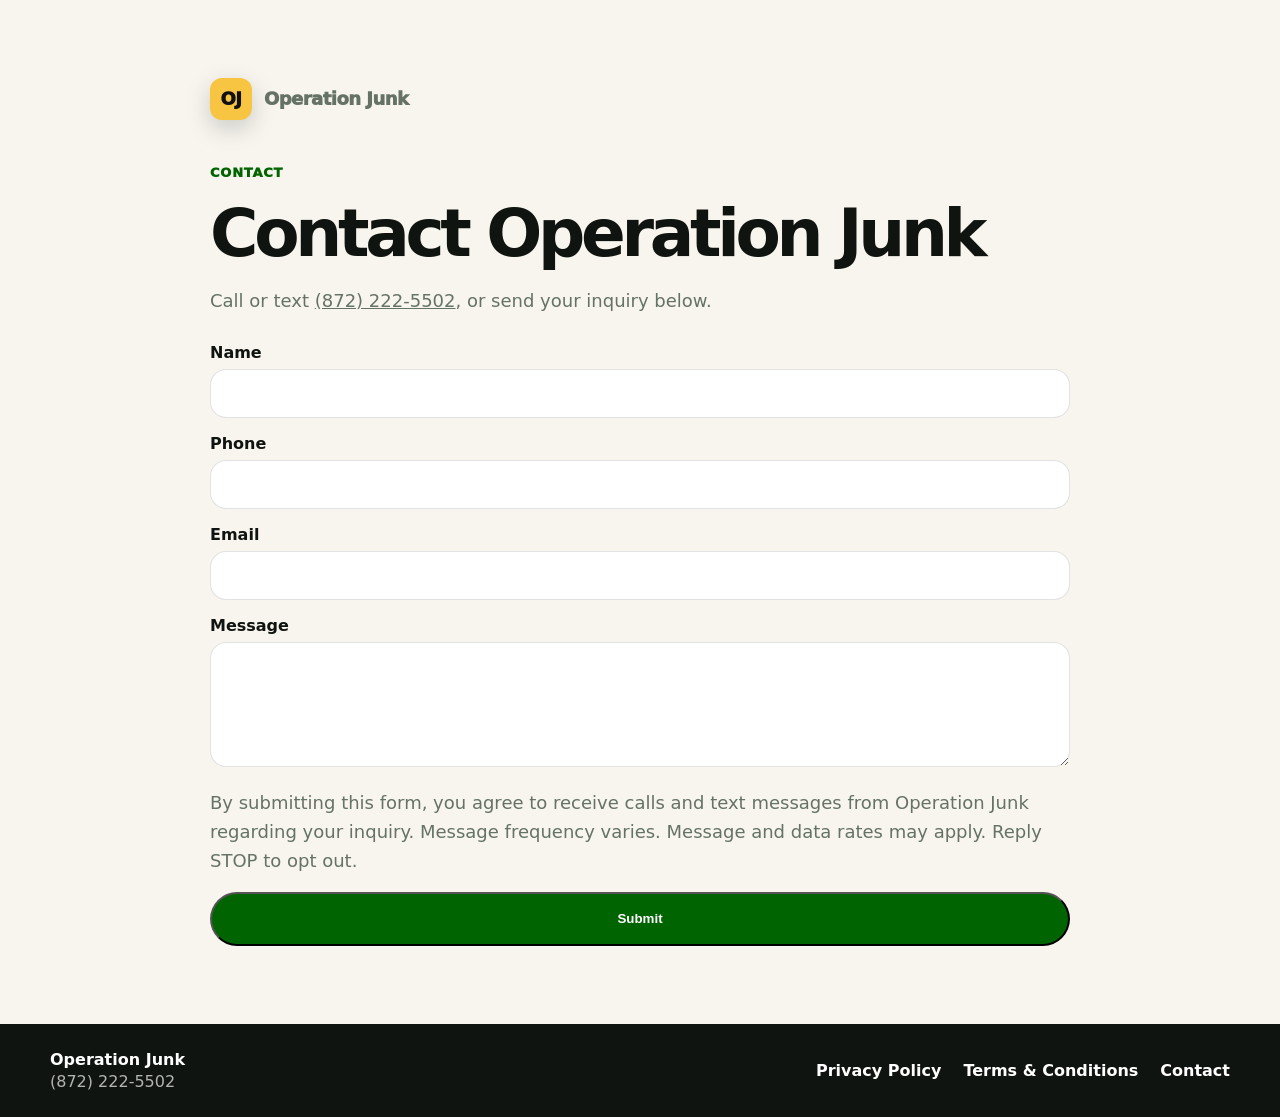
==== contact/index.html @ d3183c98 "Add A2P compliance pages" ====
<!doctype html>
<html lang="en">
  <head>
    <meta charset="utf-8">
    <meta name="viewport" content="width=device-width, initial-scale=1">
    <title>Contact | Operation Junk</title>
    <meta name="description" content="Contact Operation Junk for junk removal in Schaumburg and Chicago suburbs.">
    <link rel="stylesheet" href="/styles.css">
  </head>
  <body class="oj-page">
    <main class="oj-legal-page">
      <section class="oj-section">
        <div class="oj-container oj-legal">
          <a class="oj-brand oj-legal-brand" href="/" aria-label="Operation Junk home">
            <span class="oj-brand-mark">OJ</span>
            <span>Operation Junk</span>
          </a>
          <span class="oj-section-kicker">Contact</span>
          <h1>Contact Operation Junk</h1>
          <p>Call or text <a href="tel:+18722225502">(872) 222-5502</a>, or send your inquiry below.</p>

          <form class="oj-contact-form" action="#" method="post">
            <label>
              Name
              <input name="name" type="text" autocomplete="name" required>
            </label>
            <label>
              Phone
              <input name="phone" type="tel" autocomplete="tel" required>
            </label>
            <label>
              Email
              <input name="email" type="email" autocomplete="email">
            </label>
            <label>
              Message
              <textarea name="message" rows="5" required></textarea>
            </label>
            <p class="oj-form-disclosure">By submitting this form, you agree to receive calls and text messages from Operation Junk regarding your inquiry. Message frequency varies. Message and data rates may apply. Reply STOP to opt out.</p>
            <button class="oj-btn oj-btn-dark" type="submit">Submit</button>
          </form>
        </div>
      </section>
    </main>

    <footer class="oj-footer">
      <div class="oj-container oj-footer-inner">
        <div>
          <strong>Operation Junk</strong>
          <span>(872) 222-5502</span>
        </div>
        <nav aria-label="Footer links">
          <a href="/privacy-policy/">Privacy Policy</a>
          <a href="/terms-and-conditions/">Terms &amp; Conditions</a>
          <a href="/contact/">Contact</a>
        </nav>
      </div>
    </footer>
  </body>
</html>
---- styles.css ----
:root {
  --oj-green: #006400;
  --oj-green-dark: #003f00;
  --oj-green-soft: #eaf6ea;
  --oj-black: #101410;
  --oj-charcoal: #1b241b;
  --oj-white: #ffffff;
  --oj-cream: #f7f5ee;
  --oj-yellow: #f8c542;
  --oj-muted: #667266;
  --oj-border: rgba(16, 20, 16, 0.12);
  --oj-shadow: 0 20px 60px rgba(0, 0, 0, 0.16);
}

html {
  scroll-behavior: smooth;
}

body {
  margin: 0;
}

.oj-page {
  font-family: Inter, system-ui, -apple-system, BlinkMacSystemFont, "Segoe UI", sans-serif;
  color: var(--oj-black);
  background: var(--oj-cream);
  overflow-x: hidden;
}

.oj-page * {
  box-sizing: border-box;
}

.oj-container {
  width: min(1180px, calc(100% - 32px));
  margin: 0 auto;
}

.oj-section {
  padding: 78px 0;
}

.oj-eyebrow {
  display: inline-flex;
  align-items: center;
  gap: 8px;
  background: rgba(248, 197, 66, 0.18);
  color: var(--oj-yellow);
  border: 1px solid rgba(248, 197, 66, 0.35);
  padding: 8px 12px;
  border-radius: 999px;
  font-size: 13px;
  font-weight: 800;
  letter-spacing: 0.03em;
  text-transform: uppercase;
}

.oj-btn-row {
  display: flex;
  flex-wrap: wrap;
  gap: 14px;
  align-items: center;
}

.oj-btn-row-load,
.oj-form-actions {
  margin-top: 28px;
}

.oj-btn {
  display: inline-flex;
  align-items: center;
  justify-content: center;
  min-height: 54px;
  padding: 15px 22px;
  border-radius: 999px;
  font-weight: 900;
  text-decoration: none;
  line-height: 1;
  transition: transform 0.18s ease, box-shadow 0.18s ease, background 0.18s ease;
  white-space: nowrap;
}

.oj-btn:hover {
  transform: translateY(-2px);
}

.oj-btn:focus-visible,
.oj-top-call:focus-visible,
.oj-brand:focus-visible,
.oj-sticky-mobile a:focus-visible {
  outline: 3px solid var(--oj-yellow);
  outline-offset: 4px;
}

.oj-btn-primary {
  color: #111111;
  background: var(--oj-yellow);
  box-shadow: 0 12px 28px rgba(248, 197, 66, 0.28);
}

.oj-btn-primary:hover {
  background: #ffd963;
}

.oj-btn-secondary {
  color: var(--oj-white);
  background: rgba(255, 255, 255, 0.13);
  border: 1px solid rgba(255, 255, 255, 0.28);
}

.oj-btn-dark {
  color: var(--oj-white);
  background: var(--oj-green);
}

.oj-btn-dark:hover {
  background: var(--oj-green-dark);
}

.oj-hero {
  position: relative;
  padding: 46px 0 86px;
  background:
    radial-gradient(circle at top right, rgba(248, 197, 66, 0.24), transparent 32%),
    linear-gradient(135deg, var(--oj-green-dark), var(--oj-green));
  color: var(--oj-white);
  overflow: hidden;
}

.oj-hero::before {
  content: "";
  position: absolute;
  inset: 0;
  background-image:
    linear-gradient(rgba(255, 255, 255, 0.045) 1px, transparent 1px),
    linear-gradient(90deg, rgba(255, 255, 255, 0.045) 1px, transparent 1px);
  background-size: 44px 44px;
  opacity: 0.55;
}

.oj-hero-inner {
  position: relative;
  z-index: 1;
  display: grid;
  grid-template-columns: 1.05fr 0.95fr;
  gap: 44px;
  align-items: center;
}

.oj-logo-line {
  display: flex;
  align-items: center;
  justify-content: space-between;
  gap: 18px;
  margin-bottom: 58px;
  position: relative;
  z-index: 2;
}

.oj-brand {
  display: flex;
  align-items: center;
  gap: 12px;
  color: var(--oj-white);
  font-weight: 1000;
  letter-spacing: -0.03em;
  font-size: 24px;
  text-decoration: none;
}

.oj-brand-mark {
  width: 42px;
  height: 42px;
  display: grid;
  place-items: center;
  border-radius: 12px;
  background: var(--oj-yellow);
  color: #111111;
  box-shadow: 0 8px 24px rgba(0, 0, 0, 0.18);
}

.oj-top-call {
  color: var(--oj-white);
  text-decoration: none;
  font-weight: 900;
  padding: 12px 16px;
  border-radius: 999px;
  border: 1px solid rgba(255, 255, 255, 0.24);
  background: rgba(255, 255, 255, 0.1);
}

.oj-hero h1 {
  font-size: clamp(42px, 6.4vw, 76px);
  line-height: 0.93;
  letter-spacing: -0.075em;
  margin: 18px 0;
  max-width: 760px;
}

.oj-hero p {
  font-size: clamp(18px, 2.2vw, 23px);
  line-height: 1.45;
  color: rgba(255, 255, 255, 0.86);
  max-width: 660px;
  margin: 0 0 28px;
}

.oj-trust-line {
  display: flex;
  flex-wrap: wrap;
  gap: 10px 16px;
  margin-top: 22px;
  color: rgba(255, 255, 255, 0.82);
  font-size: 14px;
  font-weight: 700;
}

.oj-trust-line span {
  display: inline-flex;
  align-items: center;
  gap: 7px;
}

.oj-hero-card {
  background: rgba(255, 255, 255, 0.96);
  color: var(--oj-black);
  border-radius: 30px;
  padding: 26px;
  box-shadow: var(--oj-shadow);
  border: 1px solid rgba(255, 255, 255, 0.3);
}

.oj-card-top {
  display: flex;
  justify-content: space-between;
  align-items: start;
  gap: 20px;
  margin-bottom: 22px;
}

.oj-card-top h2 {
  margin: 0;
  font-size: 25px;
  line-height: 1.05;
  letter-spacing: -0.045em;
}

.oj-rating {
  background: var(--oj-green-soft);
  color: var(--oj-green-dark);
  border-radius: 999px;
  padding: 8px 10px;
  font-weight: 900;
  font-size: 13px;
  white-space: nowrap;
}

.oj-photo-box {
  border-radius: 22px;
  background: linear-gradient(135deg, rgba(0, 100, 0, 0.94), rgba(0, 63, 0, 0.98));
  color: white;
  padding: 22px;
  min-height: 220px;
  display: grid;
  align-content: end;
  position: relative;
  overflow: hidden;
}

.oj-photo-box::before {
  content: "📸";
  position: absolute;
  top: 22px;
  right: 22px;
  font-size: 52px;
  opacity: 0.22;
}

.oj-photo-box strong {
  font-size: 28px;
  line-height: 1;
  letter-spacing: -0.05em;
  max-width: 290px;
}

.oj-photo-box span {
  color: rgba(255, 255, 255, 0.78);
  margin-top: 8px;
  font-weight: 700;
}

.oj-mini-steps {
  display: grid;
  gap: 10px;
  margin-top: 18px;
}

.oj-mini-step {
  display: flex;
  gap: 12px;
  align-items: center;
  padding: 13px 14px;
  background: #f5f7f2;
  border: 1px solid var(--oj-border);
  border-radius: 16px;
  font-weight: 800;
}

.oj-mini-step b {
  width: 28px;
  height: 28px;
  border-radius: 999px;
  background: var(--oj-yellow);
  display: grid;
  place-items: center;
  font-size: 13px;
  color: #111111;
}

.oj-proof-strip {
  background: var(--oj-black);
  color: var(--oj-white);
  padding: 18px 0;
}

.oj-proof-grid {
  display: grid;
  grid-template-columns: repeat(4, 1fr);
  gap: 14px;
}

.oj-proof-item {
  text-align: center;
  padding: 14px;
  border-radius: 16px;
  background: rgba(255, 255, 255, 0.06);
  border: 1px solid rgba(255, 255, 255, 0.1);
}

.oj-proof-item strong {
  display: block;
  font-size: 18px;
  letter-spacing: -0.03em;
}

.oj-proof-item span {
  display: block;
  margin-top: 3px;
  color: rgba(255, 255, 255, 0.65);
  font-size: 13px;
  font-weight: 700;
}

.oj-section-head {
  max-width: 760px;
  margin-bottom: 34px;
}

.oj-section-head.oj-center {
  margin-left: auto;
  margin-right: auto;
  text-align: center;
}

.oj-section-kicker {
  display: inline-block;
  color: var(--oj-green);
  font-weight: 1000;
  text-transform: uppercase;
  letter-spacing: 0.06em;
  font-size: 13px;
  margin-bottom: 10px;
}

.oj-section h2,
.oj-section-head h2 {
  margin: 0;
  font-size: clamp(34px, 4.5vw, 58px);
  line-height: 0.98;
  letter-spacing: -0.065em;
}

.oj-section-head p {
  margin: 15px 0 0;
  font-size: 18px;
  line-height: 1.55;
  color: var(--oj-muted);
}

.oj-card-grid {
  display: grid;
  grid-template-columns: repeat(3, 1fr);
  gap: 18px;
}

.oj-card {
  background: var(--oj-white);
  border: 1px solid var(--oj-border);
  border-radius: 26px;
  padding: 24px;
  box-shadow: 0 10px 30px rgba(16, 20, 16, 0.06);
}

.oj-step-number {
  width: 44px;
  height: 44px;
  border-radius: 14px;
  display: grid;
  place-items: center;
  background: var(--oj-green);
  color: white;
  font-weight: 1000;
  margin-bottom: 18px;
}

.oj-card h3 {
  margin: 0 0 8px;
  font-size: 23px;
  line-height: 1.08;
  letter-spacing: -0.045em;
}

.oj-card p {
  margin: 0;
  color: var(--oj-muted);
  line-height: 1.55;
  font-weight: 600;
}

.oj-load-section {
  background: var(--oj-white);
}

.oj-load-grid {
  display: grid;
  grid-template-columns: repeat(4, 1fr);
  gap: 16px;
}

.oj-load-card {
  background: var(--oj-cream);
  border: 1px solid var(--oj-border);
  border-radius: 26px;
  padding: 22px;
  overflow: hidden;
}

.oj-load-visual {
  height: 96px;
  border-radius: 18px;
  background: rgba(0, 100, 0, 0.12);
  border: 1px solid rgba(0, 100, 0, 0.16);
  margin-bottom: 18px;
  display: flex;
  align-items: end;
  padding: 10px;
}

.oj-load-fill {
  background: var(--oj-green);
  border-radius: 12px;
  height: 100%;
}

.oj-load-fill-25 {
  width: 25%;
}

.oj-load-fill-45 {
  width: 45%;
}

.oj-load-fill-70 {
  width: 70%;
}

.oj-load-fill-100 {
  width: 100%;
}

.oj-load-card h3 {
  margin: 0 0 8px;
  font-size: 22px;
  letter-spacing: -0.045em;
}

.oj-load-card p {
  margin: 0;
  color: var(--oj-muted);
  line-height: 1.45;
  font-weight: 650;
}

.oj-services-grid {
  display: grid;
  grid-template-columns: repeat(4, 1fr);
  gap: 14px;
}

.oj-service {
  background: var(--oj-white);
  border: 1px solid var(--oj-border);
  border-radius: 22px;
  padding: 20px;
  min-height: 154px;
  box-shadow: 0 8px 26px rgba(16, 20, 16, 0.05);
}

.oj-service-icon {
  width: 42px;
  height: 42px;
  border-radius: 14px;
  display: grid;
  place-items: center;
  background: var(--oj-green-soft);
  margin-bottom: 14px;
  font-size: 22px;
}

.oj-service h3 {
  margin: 0 0 7px;
  font-size: 18px;
  letter-spacing: -0.035em;
}

.oj-service p {
  margin: 0;
  color: var(--oj-muted);
  font-size: 14px;
  line-height: 1.45;
  font-weight: 600;
}

.oj-quote-band {
  background:
    radial-gradient(circle at top left, rgba(248, 197, 66, 0.22), transparent 34%),
    linear-gradient(135deg, var(--oj-black), var(--oj-charcoal));
  color: var(--oj-white);
  border-radius: 34px;
  padding: 34px;
  display: grid;
  grid-template-columns: 1fr 0.9fr;
  gap: 28px;
  align-items: center;
}

.oj-quote-band h2 {
  color: var(--oj-white);
}

.oj-quote-band p {
  color: rgba(255, 255, 255, 0.74);
  font-size: 18px;
  line-height: 1.55;
  margin: 14px 0 24px;
}

.oj-form-card {
  background: white;
  color: var(--oj-black);
  border-radius: 26px;
  padding: 24px;
  border: 1px solid rgba(255, 255, 255, 0.15);
}

.oj-form-card h3 {
  margin: 0 0 8px;
  font-size: 25px;
  letter-spacing: -0.045em;
}

.oj-form-card p {
  color: var(--oj-muted);
  font-size: 15px;
  margin: 0 0 16px;
}

.oj-form-placeholder {
  border: 2px dashed rgba(0, 100, 0, 0.28);
  background: var(--oj-green-soft);
  border-radius: 18px;
  padding: 20px;
  text-align: center;
  color: var(--oj-green-dark);
  font-weight: 900;
  line-height: 1.4;
}

.oj-advantage-grid {
  display: grid;
  grid-template-columns: 0.9fr 1.1fr;
  gap: 28px;
  align-items: start;
}

.oj-dark-card {
  background: var(--oj-green);
  color: white;
  border-radius: 30px;
  padding: 30px;
  box-shadow: var(--oj-shadow);
}

.oj-dark-card h2 {
  color: white;
  margin-bottom: 14px;
}

.oj-dark-card p {
  color: rgba(255, 255, 255, 0.78);
  line-height: 1.55;
  font-size: 17px;
}

.oj-check-list {
  display: grid;
  gap: 12px;
}

.oj-check {
  display: flex;
  gap: 13px;
  align-items: start;
  background: white;
  border: 1px solid var(--oj-border);
  border-radius: 20px;
  padding: 18px;
}

.oj-check b {
  color: var(--oj-green);
  font-size: 22px;
  line-height: 1;
}

.oj-check strong {
  display: block;
  margin-bottom: 3px;
  font-size: 17px;
}

.oj-check span {
  display: block;
  color: var(--oj-muted);
  line-height: 1.45;
  font-weight: 600;
}

.oj-service-area {
  background: var(--oj-green-soft);
  border-top: 1px solid rgba(0, 100, 0, 0.12);
  border-bottom: 1px solid rgba(0, 100, 0, 0.12);
}

.oj-city-pills {
  display: flex;
  flex-wrap: wrap;
  gap: 10px;
  margin-top: 22px;
}

.oj-city-pills span {
  background: white;
  border: 1px solid rgba(0, 100, 0, 0.14);
  border-radius: 999px;
  padding: 10px 14px;
  font-weight: 800;
  color: var(--oj-green-dark);
}

.oj-faq-grid {
  display: grid;
  grid-template-columns: 1fr 1fr;
  gap: 14px;
}

.oj-faq {
  background: white;
  border: 1px solid var(--oj-border);
  border-radius: 20px;
  padding: 18px 20px;
}

.oj-faq summary {
  cursor: pointer;
  font-weight: 950;
  font-size: 17px;
  letter-spacing: -0.02em;
}

.oj-faq p {
  color: var(--oj-muted);
  line-height: 1.55;
  font-weight: 600;
  margin: 12px 0 0;
}

.oj-final {
  background:
    radial-gradient(circle at bottom right, rgba(248, 197, 66, 0.24), transparent 34%),
    linear-gradient(135deg, var(--oj-green-dark), var(--oj-green));
  color: white;
  text-align: center;
  padding: 78px 0;
}

.oj-final h2 {
  margin: 0;
  font-size: clamp(36px, 5vw, 64px);
  line-height: 0.96;
  letter-spacing: -0.065em;
}

.oj-final p {
  margin: 16px auto 26px;
  max-width: 680px;
  color: rgba(255, 255, 255, 0.78);
  font-size: 19px;
  line-height: 1.55;
}

.oj-final .oj-btn-row {
  justify-content: center;
}

.oj-sticky-mobile {
  display: none;
}

.oj-footer {
  background: var(--oj-black);
  color: var(--oj-white);
  padding: 26px 0;
}

.oj-footer-inner,
.oj-footer nav {
  display: flex;
  flex-wrap: wrap;
  gap: 14px 22px;
  align-items: center;
  justify-content: space-between;
}

.oj-footer span {
  display: block;
  color: rgba(255, 255, 255, 0.68);
  margin-top: 3px;
}

.oj-footer a {
  color: var(--oj-white);
  font-weight: 800;
  text-decoration: none;
}

.oj-legal-page {
  min-height: calc(100vh - 91px);
}

.oj-legal {
  max-width: 860px;
}

.oj-legal-brand {
  color: var(--oj-black);
  margin-bottom: 42px;
}

.oj-legal h1 {
  font-size: clamp(38px, 6vw, 66px);
  line-height: 0.98;
  letter-spacing: -0.065em;
  margin: 12px 0 20px;
}

.oj-legal h2 {
  font-size: 24px;
  letter-spacing: -0.035em;
  margin: 30px 0 8px;
}

.oj-legal p,
.oj-legal a {
  color: var(--oj-muted);
  font-size: 18px;
  line-height: 1.6;
}

.oj-contact-form {
  display: grid;
  gap: 16px;
  margin-top: 28px;
}

.oj-contact-form label {
  display: grid;
  gap: 7px;
  font-weight: 900;
}

.oj-contact-form input,
.oj-contact-form textarea {
  width: 100%;
  border: 1px solid var(--oj-border);
  border-radius: 16px;
  padding: 14px 16px;
  font: inherit;
  background: white;
}

.oj-form-disclosure {
  font-size: 14px;
  line-height: 1.5;
  color: var(--oj-muted);
  margin: 6px 0 0;
}

@media (max-width: 940px) {
  .oj-hero-inner,
  .oj-quote-band,
  .oj-advantage-grid {
    grid-template-columns: 1fr;
  }

  .oj-proof-grid,
  .oj-load-grid,
  .oj-services-grid {
    grid-template-columns: repeat(2, 1fr);
  }

  .oj-card-grid {
    grid-template-columns: 1fr;
  }
}

@media (max-width: 640px) {
  .oj-section {
    padding: 56px 0;
  }

  .oj-logo-line {
    margin-bottom: 36px;
  }

  .oj-brand {
    font-size: 19px;
  }

  .oj-top-call {
    display: none;
  }

  .oj-hero {
    padding: 30px 0 70px;
  }

  .oj-btn-row {
    flex-direction: column;
    align-items: stretch;
  }

  .oj-btn {
    width: 100%;
  }

  .oj-proof-grid,
  .oj-load-grid,
  .oj-services-grid,
  .oj-faq-grid {
    grid-template-columns: 1fr;
  }

  .oj-quote-band {
    padding: 24px;
    border-radius: 28px;
  }

  .oj-footer-inner {
    align-items: flex-start;
  }

  .oj-final {
    padding-bottom: 96px;
  }

  .oj-sticky-mobile {
    position: fixed;
    left: 10px;
    right: 10px;
    bottom: 10px;
    z-index: 9999;
    display: grid;
    grid-template-columns: 1fr 1fr;
    gap: 8px;
    background: rgba(16, 20, 16, 0.9);
    backdrop-filter: blur(12px);
    border: 1px solid rgba(255, 255, 255, 0.16);
    border-radius: 22px;
    padding: 8px;
    box-shadow: 0 16px 48px rgba(0, 0, 0, 0.28);
  }

  .oj-sticky-mobile a {
    min-height: 48px;
    border-radius: 16px;
    display: grid;
    place-items: center;
    text-decoration: none;
    font-weight: 1000;
    font-size: 14px;
  }

  .oj-sticky-mobile .oj-sticky-call {
    background: white;
    color: var(--oj-black);
  }

  .oj-sticky-mobile .oj-sticky-text {
    background: var(--oj-yellow);
    color: #111111;
  }
}
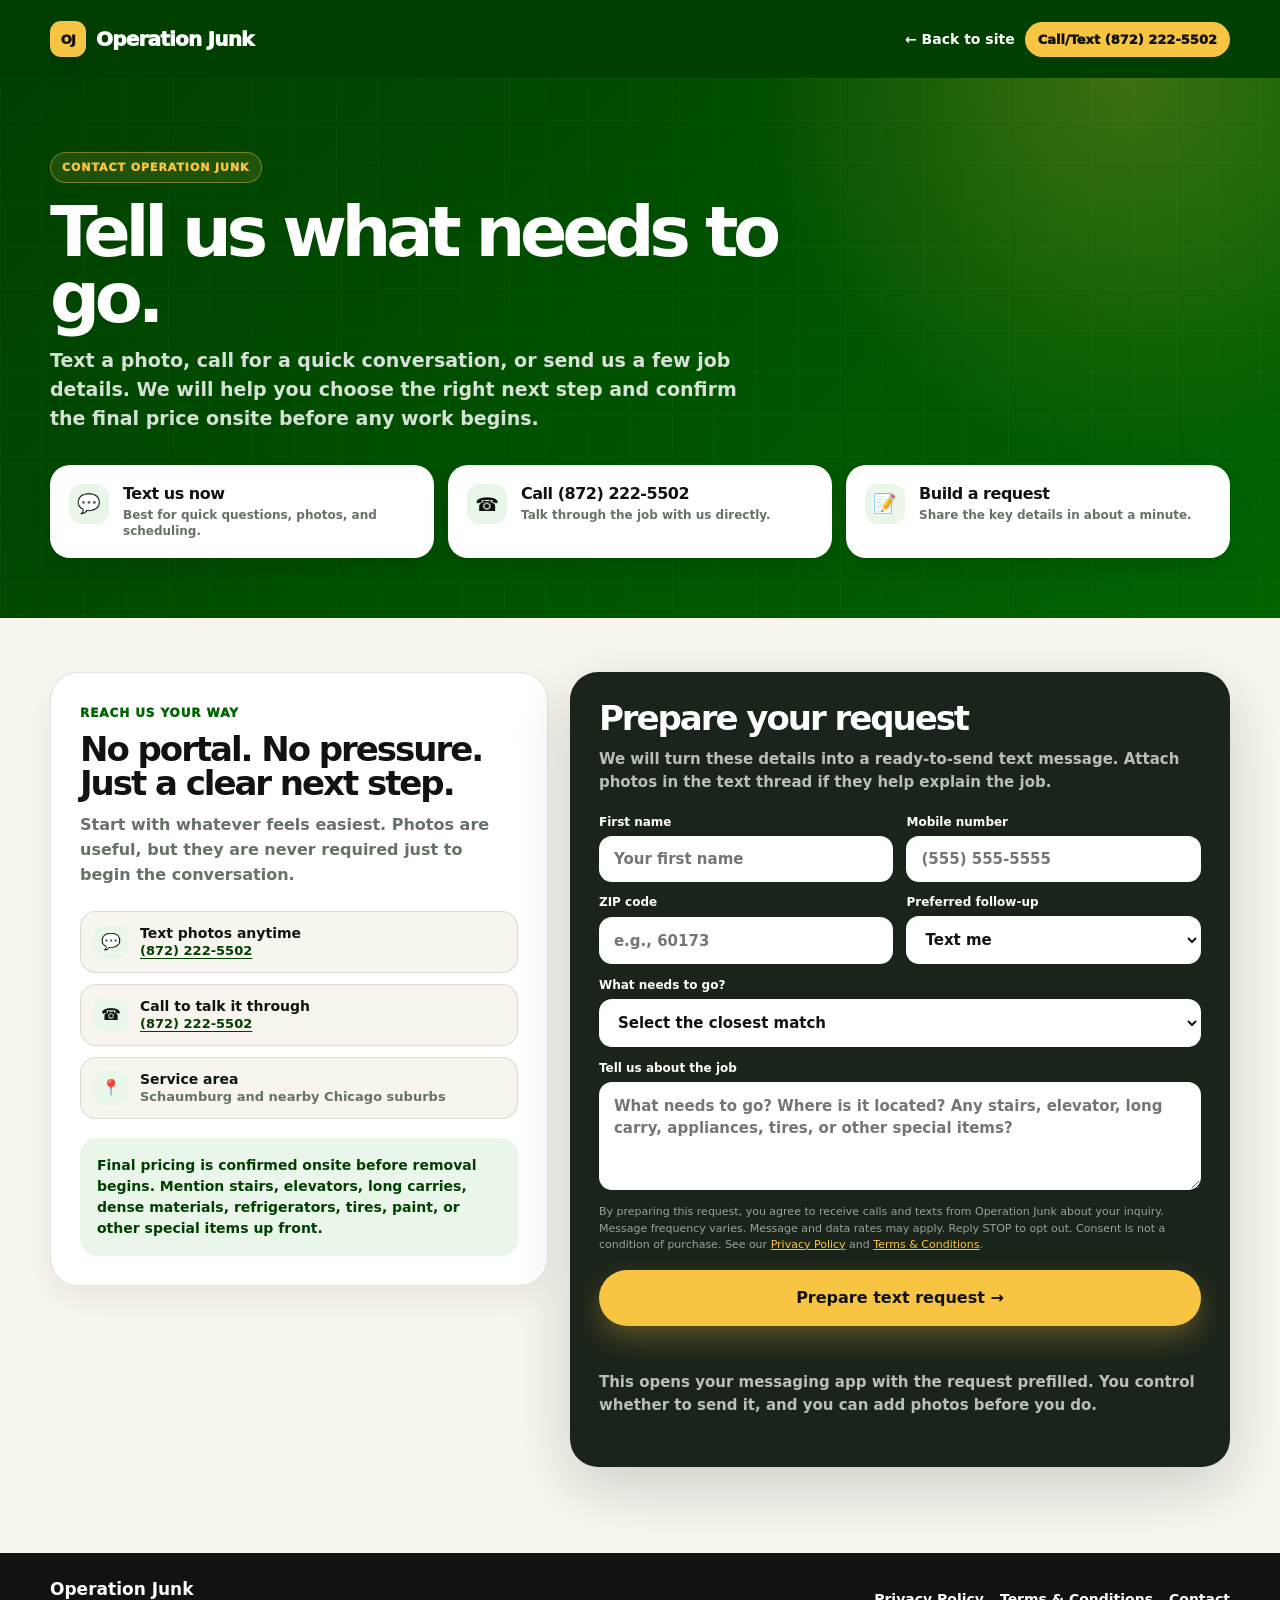
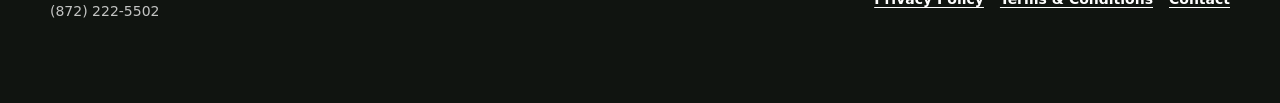
==== commit e03f0777: "Redesign contact page and add practical request flow" ====
--- a/contact/index.html
+++ b/contact/index.html
@@ -3,58 +3,69 @@
   <head>
     <meta charset="utf-8">
     <meta name="viewport" content="width=device-width, initial-scale=1">
-    <title>Contact | Operation Junk</title>
-    <meta name="description" content="Contact Operation Junk for junk removal in Schaumburg and Chicago suburbs.">
+    <title>Contact Operation Junk | Schaumburg & Chicago Suburbs</title>
+    <meta name="description" content="Call, text, or prepare a detailed junk removal request for Operation Junk in Schaumburg and nearby Chicago suburbs.">
     <link rel="stylesheet" href="/styles.css">
   </head>
   <body class="oj-page">
-    <main class="oj-legal-page">
-      <section class="oj-section">
-        <div class="oj-container oj-legal">
-          <a class="oj-brand oj-legal-brand" href="/" aria-label="Operation Junk home">
-            <span class="oj-brand-mark">OJ</span>
-            <span>Operation Junk</span>
-          </a>
-          <span class="oj-section-kicker">Contact</span>
-          <h1>Contact Operation Junk</h1>
-          <p>Call or text <a href="tel:+18722225502">(872) 222-5502</a>, or send your inquiry below.</p>
+    <main class="oj-subpage">
+      <header class="oj-subnav">
+        <div class="oj-container oj-subnav-inner">
+          <a class="oj-subbrand" href="/" aria-label="Operation Junk home"><span class="oj-brand-mark">OJ</span><span>Operation Junk</span></a>
+          <div class="oj-subnav-actions"><a class="oj-subnav-link" href="/">← Back to site</a><a class="oj-subnav-phone" href="tel:+18722225502">Call/Text (872) 222-5502</a></div>
+        </div>
+      </header>
 
-          <form class="oj-contact-form" action="#" method="post">
-            <label>
-              Name
-              <input name="name" type="text" autocomplete="name" required>
-            </label>
-            <label>
-              Phone
-              <input name="phone" type="tel" autocomplete="tel" required>
-            </label>
-            <label>
-              Email
-              <input name="email" type="email" autocomplete="email">
-            </label>
-            <label>
-              Message
-              <textarea name="message" rows="5" required></textarea>
-            </label>
-            <p class="oj-form-disclosure">By submitting this form, you agree to receive calls and text messages from Operation Junk regarding your inquiry. Message frequency varies. Message and data rates may apply. Reply STOP to opt out.</p>
-            <button class="oj-btn oj-btn-dark" type="submit">Submit</button>
-          </form>
+      <section class="oj-subhero oj-contact-hero">
+        <div class="oj-container">
+          <span class="oj-subhero-kicker">Contact Operation Junk</span>
+          <h1>Tell us what needs to go.</h1>
+          <p>Text a photo, call for a quick conversation, or send us a few job details. We will help you choose the right next step and confirm the final price onsite before any work begins.</p>
+          <div class="oj-contact-options" aria-label="Ways to contact Operation Junk">
+            <a class="oj-contact-option" href="sms:+18722225502?&body=Hi%20Operation%20Junk%2C%20I%27d%20like%20help%20with%20junk%20removal."><span class="oj-contact-option-icon">💬</span><span><strong>Text us now</strong><small>Best for quick questions, photos, and scheduling.</small></span></a>
+            <a class="oj-contact-option" href="tel:+18722225502"><span class="oj-contact-option-icon">☎</span><span><strong>Call (872) 222-5502</strong><small>Talk through the job with us directly.</small></span></a>
+            <a class="oj-contact-option" href="#request"><span class="oj-contact-option-icon">📝</span><span><strong>Build a request</strong><small>Share the key details in about a minute.</small></span></a>
+          </div>
+        </div>
+      </section>
+
+      <section class="oj-subbody" id="request">
+        <div class="oj-container oj-contact-layout">
+          <aside class="oj-contact-panel">
+            <span class="oj-section-kicker">Reach us your way</span>
+            <h2>No portal. No pressure. Just a clear next step.</h2>
+            <p>Start with whatever feels easiest. Photos are useful, but they are never required just to begin the conversation.</p>
+            <div class="oj-contact-detail-list">
+              <div class="oj-contact-detail"><b>💬</b><div><strong>Text photos anytime</strong><span><a href="sms:+18722225502?&body=Hi%20Operation%20Junk%2C%20I%27d%20like%20help%20with%20junk%20removal.">(872) 222-5502</a></span></div></div>
+              <div class="oj-contact-detail"><b>☎</b><div><strong>Call to talk it through</strong><span><a href="tel:+18722225502">(872) 222-5502</a></span></div></div>
+              <div class="oj-contact-detail"><b>📍</b><div><strong>Service area</strong><span>Schaumburg and nearby Chicago suburbs</span></div></div>
+            </div>
+            <div class="oj-contact-callout">Final pricing is confirmed onsite before removal begins. Mention stairs, elevators, long carries, dense materials, refrigerators, tires, paint, or other special items up front.</div>
+          </aside>
+
+          <section class="oj-contact-form-panel" aria-labelledby="contact-form-title">
+            <h2 id="contact-form-title">Prepare your request</h2>
+            <p>We will turn these details into a ready-to-send text message. Attach photos in the text thread if they help explain the job.</p>
+            <form class="oj-contact-form" id="oj-contact-form" novalidate>
+              <div class="oj-contact-fields">
+                <label>First name<input name="name" autocomplete="given-name" required placeholder="Your first name"></label>
+                <label>Mobile number<input name="phone" type="tel" autocomplete="tel" required placeholder="(555) 555-5555"></label>
+                <label>ZIP code<input name="zip" inputmode="numeric" autocomplete="postal-code" required placeholder="e.g., 60173"></label>
+                <label>Preferred follow-up<select name="followUp"><option value="Text me">Text me</option><option value="Call me">Call me</option></select></label>
+              </div>
+              <label>What needs to go?<select name="jobType" required><option value="" selected disabled>Select the closest match</option><option value="Furniture or appliances">Furniture or appliances</option><option value="Garage, basement, or attic clutter">Garage, basement, or attic clutter</option><option value="Apartment or move-out items">Apartment or move-out items</option><option value="Yard or outdoor items">Yard or outdoor items</option><option value="Light remodeling debris">Light remodeling debris</option><option value="Something else">Something else</option></select></label>
+              <label>Tell us about the job<textarea name="details" required placeholder="What needs to go? Where is it located? Any stairs, elevator, long carry, appliances, tires, or other special items?"></textarea></label>
+              <p class="oj-contact-disclosure">By preparing this request, you agree to receive calls and texts from Operation Junk about your inquiry. Message frequency varies. Message and data rates may apply. Reply STOP to opt out. Consent is not a condition of purchase. See our <a href="/privacy-policy/">Privacy Policy</a> and <a href="/terms-and-conditions/">Terms &amp; Conditions</a>.</p>
+              <button class="oj-btn oj-btn-primary" type="submit">Prepare text request →</button>
+              <p class="oj-contact-status" id="oj-contact-status" aria-live="polite"></p>
+            </form>
+            <p class="oj-contact-footer-note">This opens your messaging app with the request prefilled. You control whether to send it, and you can add photos before you do.</p>
+          </section>
         </div>
       </section>
     </main>
 
-    <footer class="oj-footer">
-      <div class="oj-container oj-footer-inner">
-        <div>
-          <strong>Operation Junk</strong>
-          <span>(872) 222-5502</span>
-        </div>
-        <nav aria-label="Footer links">
-          <a href="/privacy-policy/">Privacy Policy</a>
-          <a href="/terms-and-conditions/">Terms &amp; Conditions</a>
-          <a href="/contact/">Contact</a>
-        </nav>
-      </div>
-    </footer>
+    <footer class="oj-footer"><div class="oj-container oj-footer-inner"><div><strong>Operation Junk</strong><span>(872) 222-5502</span></div><nav aria-label="Footer links"><a href="/privacy-policy/">Privacy Policy</a><a href="/terms-and-conditions/">Terms &amp; Conditions</a><a href="/contact/">Contact</a></nav></div></footer>
+    <script src="/contact.js"></script>
   </body>
-</html>
+</html>
--- a/styles.css
+++ b/styles.css
@@ -1,924 +1 @@
-:root {
-  --oj-green: #006400;
-  --oj-green-dark: #003f00;
-  --oj-green-soft: #eaf6ea;
-  --oj-black: #101410;
-  --oj-charcoal: #1b241b;
-  --oj-white: #ffffff;
-  --oj-cream: #f7f5ee;
-  --oj-yellow: #f8c542;
-  --oj-muted: #667266;
-  --oj-border: rgba(16, 20, 16, 0.12);
-  --oj-shadow: 0 20px 60px rgba(0, 0, 0, 0.16);
-}
-
-html {
-  scroll-behavior: smooth;
-}
-
-body {
-  margin: 0;
-}
-
-.oj-page {
-  font-family: Inter, system-ui, -apple-system, BlinkMacSystemFont, "Segoe UI", sans-serif;
-  color: var(--oj-black);
-  background: var(--oj-cream);
-  overflow-x: hidden;
-}
-
-.oj-page * {
-  box-sizing: border-box;
-}
-
-.oj-container {
-  width: min(1180px, calc(100% - 32px));
-  margin: 0 auto;
-}
-
-.oj-section {
-  padding: 78px 0;
-}
-
-.oj-eyebrow {
-  display: inline-flex;
-  align-items: center;
-  gap: 8px;
-  background: rgba(248, 197, 66, 0.18);
-  color: var(--oj-yellow);
-  border: 1px solid rgba(248, 197, 66, 0.35);
-  padding: 8px 12px;
-  border-radius: 999px;
-  font-size: 13px;
-  font-weight: 800;
-  letter-spacing: 0.03em;
-  text-transform: uppercase;
-}
-
-.oj-btn-row {
-  display: flex;
-  flex-wrap: wrap;
-  gap: 14px;
-  align-items: center;
-}
-
-.oj-btn-row-load,
-.oj-form-actions {
-  margin-top: 28px;
-}
-
-.oj-btn {
-  display: inline-flex;
-  align-items: center;
-  justify-content: center;
-  min-height: 54px;
-  padding: 15px 22px;
-  border-radius: 999px;
-  font-weight: 900;
-  text-decoration: none;
-  line-height: 1;
-  transition: transform 0.18s ease, box-shadow 0.18s ease, background 0.18s ease;
-  white-space: nowrap;
-}
-
-.oj-btn:hover {
-  transform: translateY(-2px);
-}
-
-.oj-btn:focus-visible,
-.oj-top-call:focus-visible,
-.oj-brand:focus-visible,
-.oj-sticky-mobile a:focus-visible {
-  outline: 3px solid var(--oj-yellow);
-  outline-offset: 4px;
-}
-
-.oj-btn-primary {
-  color: #111111;
-  background: var(--oj-yellow);
-  box-shadow: 0 12px 28px rgba(248, 197, 66, 0.28);
-}
-
-.oj-btn-primary:hover {
-  background: #ffd963;
-}
-
-.oj-btn-secondary {
-  color: var(--oj-white);
-  background: rgba(255, 255, 255, 0.13);
-  border: 1px solid rgba(255, 255, 255, 0.28);
-}
-
-.oj-btn-dark {
-  color: var(--oj-white);
-  background: var(--oj-green);
-}
-
-.oj-btn-dark:hover {
-  background: var(--oj-green-dark);
-}
-
-.oj-hero {
-  position: relative;
-  padding: 46px 0 86px;
-  background:
-    radial-gradient(circle at top right, rgba(248, 197, 66, 0.24), transparent 32%),
-    linear-gradient(135deg, var(--oj-green-dark), var(--oj-green));
-  color: var(--oj-white);
-  overflow: hidden;
-}
-
-.oj-hero::before {
-  content: "";
-  position: absolute;
-  inset: 0;
-  background-image:
-    linear-gradient(rgba(255, 255, 255, 0.045) 1px, transparent 1px),
-    linear-gradient(90deg, rgba(255, 255, 255, 0.045) 1px, transparent 1px);
-  background-size: 44px 44px;
-  opacity: 0.55;
-}
-
-.oj-hero-inner {
-  position: relative;
-  z-index: 1;
-  display: grid;
-  grid-template-columns: 1.05fr 0.95fr;
-  gap: 44px;
-  align-items: center;
-}
-
-.oj-logo-line {
-  display: flex;
-  align-items: center;
-  justify-content: space-between;
-  gap: 18px;
-  margin-bottom: 58px;
-  position: relative;
-  z-index: 2;
-}
-
-.oj-brand {
-  display: flex;
-  align-items: center;
-  gap: 12px;
-  color: var(--oj-white);
-  font-weight: 1000;
-  letter-spacing: -0.03em;
-  font-size: 24px;
-  text-decoration: none;
-}
-
-.oj-brand-mark {
-  width: 42px;
-  height: 42px;
-  display: grid;
-  place-items: center;
-  border-radius: 12px;
-  background: var(--oj-yellow);
-  color: #111111;
-  box-shadow: 0 8px 24px rgba(0, 0, 0, 0.18);
-}
-
-.oj-top-call {
-  color: var(--oj-white);
-  text-decoration: none;
-  font-weight: 900;
-  padding: 12px 16px;
-  border-radius: 999px;
-  border: 1px solid rgba(255, 255, 255, 0.24);
-  background: rgba(255, 255, 255, 0.1);
-}
-
-.oj-hero h1 {
-  font-size: clamp(42px, 6.4vw, 76px);
-  line-height: 0.93;
-  letter-spacing: -0.075em;
-  margin: 18px 0;
-  max-width: 760px;
-}
-
-.oj-hero p {
-  font-size: clamp(18px, 2.2vw, 23px);
-  line-height: 1.45;
-  color: rgba(255, 255, 255, 0.86);
-  max-width: 660px;
-  margin: 0 0 28px;
-}
-
-.oj-trust-line {
-  display: flex;
-  flex-wrap: wrap;
-  gap: 10px 16px;
-  margin-top: 22px;
-  color: rgba(255, 255, 255, 0.82);
-  font-size: 14px;
-  font-weight: 700;
-}
-
-.oj-trust-line span {
-  display: inline-flex;
-  align-items: center;
-  gap: 7px;
-}
-
-.oj-hero-card {
-  background: rgba(255, 255, 255, 0.96);
-  color: var(--oj-black);
-  border-radius: 30px;
-  padding: 26px;
-  box-shadow: var(--oj-shadow);
-  border: 1px solid rgba(255, 255, 255, 0.3);
-}
-
-.oj-card-top {
-  display: flex;
-  justify-content: space-between;
-  align-items: start;
-  gap: 20px;
-  margin-bottom: 22px;
-}
-
-.oj-card-top h2 {
-  margin: 0;
-  font-size: 25px;
-  line-height: 1.05;
-  letter-spacing: -0.045em;
-}
-
-.oj-rating {
-  background: var(--oj-green-soft);
-  color: var(--oj-green-dark);
-  border-radius: 999px;
-  padding: 8px 10px;
-  font-weight: 900;
-  font-size: 13px;
-  white-space: nowrap;
-}
-
-.oj-photo-box {
-  border-radius: 22px;
-  background: linear-gradient(135deg, rgba(0, 100, 0, 0.94), rgba(0, 63, 0, 0.98));
-  color: white;
-  padding: 22px;
-  min-height: 220px;
-  display: grid;
-  align-content: end;
-  position: relative;
-  overflow: hidden;
-}
-
-.oj-photo-box::before {
-  content: "📸";
-  position: absolute;
-  top: 22px;
-  right: 22px;
-  font-size: 52px;
-  opacity: 0.22;
-}
-
-.oj-photo-box strong {
-  font-size: 28px;
-  line-height: 1;
-  letter-spacing: -0.05em;
-  max-width: 290px;
-}
-
-.oj-photo-box span {
-  color: rgba(255, 255, 255, 0.78);
-  margin-top: 8px;
-  font-weight: 700;
-}
-
-.oj-mini-steps {
-  display: grid;
-  gap: 10px;
-  margin-top: 18px;
-}
-
-.oj-mini-step {
-  display: flex;
-  gap: 12px;
-  align-items: center;
-  padding: 13px 14px;
-  background: #f5f7f2;
-  border: 1px solid var(--oj-border);
-  border-radius: 16px;
-  font-weight: 800;
-}
-
-.oj-mini-step b {
-  width: 28px;
-  height: 28px;
-  border-radius: 999px;
-  background: var(--oj-yellow);
-  display: grid;
-  place-items: center;
-  font-size: 13px;
-  color: #111111;
-}
-
-.oj-proof-strip {
-  background: var(--oj-black);
-  color: var(--oj-white);
-  padding: 18px 0;
-}
-
-.oj-proof-grid {
-  display: grid;
-  grid-template-columns: repeat(4, 1fr);
-  gap: 14px;
-}
-
-.oj-proof-item {
-  text-align: center;
-  padding: 14px;
-  border-radius: 16px;
-  background: rgba(255, 255, 255, 0.06);
-  border: 1px solid rgba(255, 255, 255, 0.1);
-}
-
-.oj-proof-item strong {
-  display: block;
-  font-size: 18px;
-  letter-spacing: -0.03em;
-}
-
-.oj-proof-item span {
-  display: block;
-  margin-top: 3px;
-  color: rgba(255, 255, 255, 0.65);
-  font-size: 13px;
-  font-weight: 700;
-}
-
-.oj-section-head {
-  max-width: 760px;
-  margin-bottom: 34px;
-}
-
-.oj-section-head.oj-center {
-  margin-left: auto;
-  margin-right: auto;
-  text-align: center;
-}
-
-.oj-section-kicker {
-  display: inline-block;
-  color: var(--oj-green);
-  font-weight: 1000;
-  text-transform: uppercase;
-  letter-spacing: 0.06em;
-  font-size: 13px;
-  margin-bottom: 10px;
-}
-
-.oj-section h2,
-.oj-section-head h2 {
-  margin: 0;
-  font-size: clamp(34px, 4.5vw, 58px);
-  line-height: 0.98;
-  letter-spacing: -0.065em;
-}
-
-.oj-section-head p {
-  margin: 15px 0 0;
-  font-size: 18px;
-  line-height: 1.55;
-  color: var(--oj-muted);
-}
-
-.oj-card-grid {
-  display: grid;
-  grid-template-columns: repeat(3, 1fr);
-  gap: 18px;
-}
-
-.oj-card {
-  background: var(--oj-white);
-  border: 1px solid var(--oj-border);
-  border-radius: 26px;
-  padding: 24px;
-  box-shadow: 0 10px 30px rgba(16, 20, 16, 0.06);
-}
-
-.oj-step-number {
-  width: 44px;
-  height: 44px;
-  border-radius: 14px;
-  display: grid;
-  place-items: center;
-  background: var(--oj-green);
-  color: white;
-  font-weight: 1000;
-  margin-bottom: 18px;
-}
-
-.oj-card h3 {
-  margin: 0 0 8px;
-  font-size: 23px;
-  line-height: 1.08;
-  letter-spacing: -0.045em;
-}
-
-.oj-card p {
-  margin: 0;
-  color: var(--oj-muted);
-  line-height: 1.55;
-  font-weight: 600;
-}
-
-.oj-load-section {
-  background: var(--oj-white);
-}
-
-.oj-load-grid {
-  display: grid;
-  grid-template-columns: repeat(4, 1fr);
-  gap: 16px;
-}
-
-.oj-load-card {
-  background: var(--oj-cream);
-  border: 1px solid var(--oj-border);
-  border-radius: 26px;
-  padding: 22px;
-  overflow: hidden;
-}
-
-.oj-load-visual {
-  height: 96px;
-  border-radius: 18px;
-  background: rgba(0, 100, 0, 0.12);
-  border: 1px solid rgba(0, 100, 0, 0.16);
-  margin-bottom: 18px;
-  display: flex;
-  align-items: end;
-  padding: 10px;
-}
-
-.oj-load-fill {
-  background: var(--oj-green);
-  border-radius: 12px;
-  height: 100%;
-}
-
-.oj-load-fill-25 {
-  width: 25%;
-}
-
-.oj-load-fill-45 {
-  width: 45%;
-}
-
-.oj-load-fill-70 {
-  width: 70%;
-}
-
-.oj-load-fill-100 {
-  width: 100%;
-}
-
-.oj-load-card h3 {
-  margin: 0 0 8px;
-  font-size: 22px;
-  letter-spacing: -0.045em;
-}
-
-.oj-load-card p {
-  margin: 0;
-  color: var(--oj-muted);
-  line-height: 1.45;
-  font-weight: 650;
-}
-
-.oj-services-grid {
-  display: grid;
-  grid-template-columns: repeat(4, 1fr);
-  gap: 14px;
-}
-
-.oj-service {
-  background: var(--oj-white);
-  border: 1px solid var(--oj-border);
-  border-radius: 22px;
-  padding: 20px;
-  min-height: 154px;
-  box-shadow: 0 8px 26px rgba(16, 20, 16, 0.05);
-}
-
-.oj-service-icon {
-  width: 42px;
-  height: 42px;
-  border-radius: 14px;
-  display: grid;
-  place-items: center;
-  background: var(--oj-green-soft);
-  margin-bottom: 14px;
-  font-size: 22px;
-}
-
-.oj-service h3 {
-  margin: 0 0 7px;
-  font-size: 18px;
-  letter-spacing: -0.035em;
-}
-
-.oj-service p {
-  margin: 0;
-  color: var(--oj-muted);
-  font-size: 14px;
-  line-height: 1.45;
-  font-weight: 600;
-}
-
-.oj-quote-band {
-  background:
-    radial-gradient(circle at top left, rgba(248, 197, 66, 0.22), transparent 34%),
-    linear-gradient(135deg, var(--oj-black), var(--oj-charcoal));
-  color: var(--oj-white);
-  border-radius: 34px;
-  padding: 34px;
-  display: grid;
-  grid-template-columns: 1fr 0.9fr;
-  gap: 28px;
-  align-items: center;
-}
-
-.oj-quote-band h2 {
-  color: var(--oj-white);
-}
-
-.oj-quote-band p {
-  color: rgba(255, 255, 255, 0.74);
-  font-size: 18px;
-  line-height: 1.55;
-  margin: 14px 0 24px;
-}
-
-.oj-form-card {
-  background: white;
-  color: var(--oj-black);
-  border-radius: 26px;
-  padding: 24px;
-  border: 1px solid rgba(255, 255, 255, 0.15);
-}
-
-.oj-form-card h3 {
-  margin: 0 0 8px;
-  font-size: 25px;
-  letter-spacing: -0.045em;
-}
-
-.oj-form-card p {
-  color: var(--oj-muted);
-  font-size: 15px;
-  margin: 0 0 16px;
-}
-
-.oj-form-placeholder {
-  border: 2px dashed rgba(0, 100, 0, 0.28);
-  background: var(--oj-green-soft);
-  border-radius: 18px;
-  padding: 20px;
-  text-align: center;
-  color: var(--oj-green-dark);
-  font-weight: 900;
-  line-height: 1.4;
-}
-
-.oj-advantage-grid {
-  display: grid;
-  grid-template-columns: 0.9fr 1.1fr;
-  gap: 28px;
-  align-items: start;
-}
-
-.oj-dark-card {
-  background: var(--oj-green);
-  color: white;
-  border-radius: 30px;
-  padding: 30px;
-  box-shadow: var(--oj-shadow);
-}
-
-.oj-dark-card h2 {
-  color: white;
-  margin-bottom: 14px;
-}
-
-.oj-dark-card p {
-  color: rgba(255, 255, 255, 0.78);
-  line-height: 1.55;
-  font-size: 17px;
-}
-
-.oj-check-list {
-  display: grid;
-  gap: 12px;
-}
-
-.oj-check {
-  display: flex;
-  gap: 13px;
-  align-items: start;
-  background: white;
-  border: 1px solid var(--oj-border);
-  border-radius: 20px;
-  padding: 18px;
-}
-
-.oj-check b {
-  color: var(--oj-green);
-  font-size: 22px;
-  line-height: 1;
-}
-
-.oj-check strong {
-  display: block;
-  margin-bottom: 3px;
-  font-size: 17px;
-}
-
-.oj-check span {
-  display: block;
-  color: var(--oj-muted);
-  line-height: 1.45;
-  font-weight: 600;
-}
-
-.oj-service-area {
-  background: var(--oj-green-soft);
-  border-top: 1px solid rgba(0, 100, 0, 0.12);
-  border-bottom: 1px solid rgba(0, 100, 0, 0.12);
-}
-
-.oj-city-pills {
-  display: flex;
-  flex-wrap: wrap;
-  gap: 10px;
-  margin-top: 22px;
-}
-
-.oj-city-pills span {
-  background: white;
-  border: 1px solid rgba(0, 100, 0, 0.14);
-  border-radius: 999px;
-  padding: 10px 14px;
-  font-weight: 800;
-  color: var(--oj-green-dark);
-}
-
-.oj-faq-grid {
-  display: grid;
-  grid-template-columns: 1fr 1fr;
-  gap: 14px;
-}
-
-.oj-faq {
-  background: white;
-  border: 1px solid var(--oj-border);
-  border-radius: 20px;
-  padding: 18px 20px;
-}
-
-.oj-faq summary {
-  cursor: pointer;
-  font-weight: 950;
-  font-size: 17px;
-  letter-spacing: -0.02em;
-}
-
-.oj-faq p {
-  color: var(--oj-muted);
-  line-height: 1.55;
-  font-weight: 600;
-  margin: 12px 0 0;
-}
-
-.oj-final {
-  background:
-    radial-gradient(circle at bottom right, rgba(248, 197, 66, 0.24), transparent 34%),
-    linear-gradient(135deg, var(--oj-green-dark), var(--oj-green));
-  color: white;
-  text-align: center;
-  padding: 78px 0;
-}
-
-.oj-final h2 {
-  margin: 0;
-  font-size: clamp(36px, 5vw, 64px);
-  line-height: 0.96;
-  letter-spacing: -0.065em;
-}
-
-.oj-final p {
-  margin: 16px auto 26px;
-  max-width: 680px;
-  color: rgba(255, 255, 255, 0.78);
-  font-size: 19px;
-  line-height: 1.55;
-}
-
-.oj-final .oj-btn-row {
-  justify-content: center;
-}
-
-.oj-sticky-mobile {
-  display: none;
-}
-
-.oj-footer {
-  background: var(--oj-black);
-  color: var(--oj-white);
-  padding: 26px 0;
-}
-
-.oj-footer-inner,
-.oj-footer nav {
-  display: flex;
-  flex-wrap: wrap;
-  gap: 14px 22px;
-  align-items: center;
-  justify-content: space-between;
-}
-
-.oj-footer span {
-  display: block;
-  color: rgba(255, 255, 255, 0.68);
-  margin-top: 3px;
-}
-
-.oj-footer a {
-  color: var(--oj-white);
-  font-weight: 800;
-  text-decoration: none;
-}
-
-.oj-legal-page {
-  min-height: calc(100vh - 91px);
-}
-
-.oj-legal {
-  max-width: 860px;
-}
-
-.oj-legal-brand {
-  color: var(--oj-black);
-  margin-bottom: 42px;
-}
-
-.oj-legal h1 {
-  font-size: clamp(38px, 6vw, 66px);
-  line-height: 0.98;
-  letter-spacing: -0.065em;
-  margin: 12px 0 20px;
-}
-
-.oj-legal h2 {
-  font-size: 24px;
-  letter-spacing: -0.035em;
-  margin: 30px 0 8px;
-}
-
-.oj-legal p,
-.oj-legal a {
-  color: var(--oj-muted);
-  font-size: 18px;
-  line-height: 1.6;
-}
-
-.oj-contact-form {
-  display: grid;
-  gap: 16px;
-  margin-top: 28px;
-}
-
-.oj-contact-form label {
-  display: grid;
-  gap: 7px;
-  font-weight: 900;
-}
-
-.oj-contact-form input,
-.oj-contact-form textarea {
-  width: 100%;
-  border: 1px solid var(--oj-border);
-  border-radius: 16px;
-  padding: 14px 16px;
-  font: inherit;
-  background: white;
-}
-
-.oj-form-disclosure {
-  font-size: 14px;
-  line-height: 1.5;
-  color: var(--oj-muted);
-  margin: 6px 0 0;
-}
-
-@media (max-width: 940px) {
-  .oj-hero-inner,
-  .oj-quote-band,
-  .oj-advantage-grid {
-    grid-template-columns: 1fr;
-  }
-
-  .oj-proof-grid,
-  .oj-load-grid,
-  .oj-services-grid {
-    grid-template-columns: repeat(2, 1fr);
-  }
-
-  .oj-card-grid {
-    grid-template-columns: 1fr;
-  }
-}
-
-@media (max-width: 640px) {
-  .oj-section {
-    padding: 56px 0;
-  }
-
-  .oj-logo-line {
-    margin-bottom: 36px;
-  }
-
-  .oj-brand {
-    font-size: 19px;
-  }
-
-  .oj-top-call {
-    display: none;
-  }
-
-  .oj-hero {
-    padding: 30px 0 70px;
-  }
-
-  .oj-btn-row {
-    flex-direction: column;
-    align-items: stretch;
-  }
-
-  .oj-btn {
-    width: 100%;
-  }
-
-  .oj-proof-grid,
-  .oj-load-grid,
-  .oj-services-grid,
-  .oj-faq-grid {
-    grid-template-columns: 1fr;
-  }
-
-  .oj-quote-band {
-    padding: 24px;
-    border-radius: 28px;
-  }
-
-  .oj-footer-inner {
-    align-items: flex-start;
-  }
-
-  .oj-final {
-    padding-bottom: 96px;
-  }
-
-  .oj-sticky-mobile {
-    position: fixed;
-    left: 10px;
-    right: 10px;
-    bottom: 10px;
-    z-index: 9999;
-    display: grid;
-    grid-template-columns: 1fr 1fr;
-    gap: 8px;
-    background: rgba(16, 20, 16, 0.9);
-    backdrop-filter: blur(12px);
-    border: 1px solid rgba(255, 255, 255, 0.16);
-    border-radius: 22px;
-    padding: 8px;
-    box-shadow: 0 16px 48px rgba(0, 0, 0, 0.28);
-  }
-
-  .oj-sticky-mobile a {
-    min-height: 48px;
-    border-radius: 16px;
-    display: grid;
-    place-items: center;
-    text-decoration: none;
-    font-weight: 1000;
-    font-size: 14px;
-  }
-
-  .oj-sticky-mobile .oj-sticky-call {
-    background: white;
-    color: var(--oj-black);
-  }
-
-  .oj-sticky-mobile .oj-sticky-text {
-    background: var(--oj-yellow);
-    color: #111111;
-  }
-}
+@import url("./styles2.css"); @import url("./styles3.css"); @import url("./styles4.css"); @import url("./styles5.css");
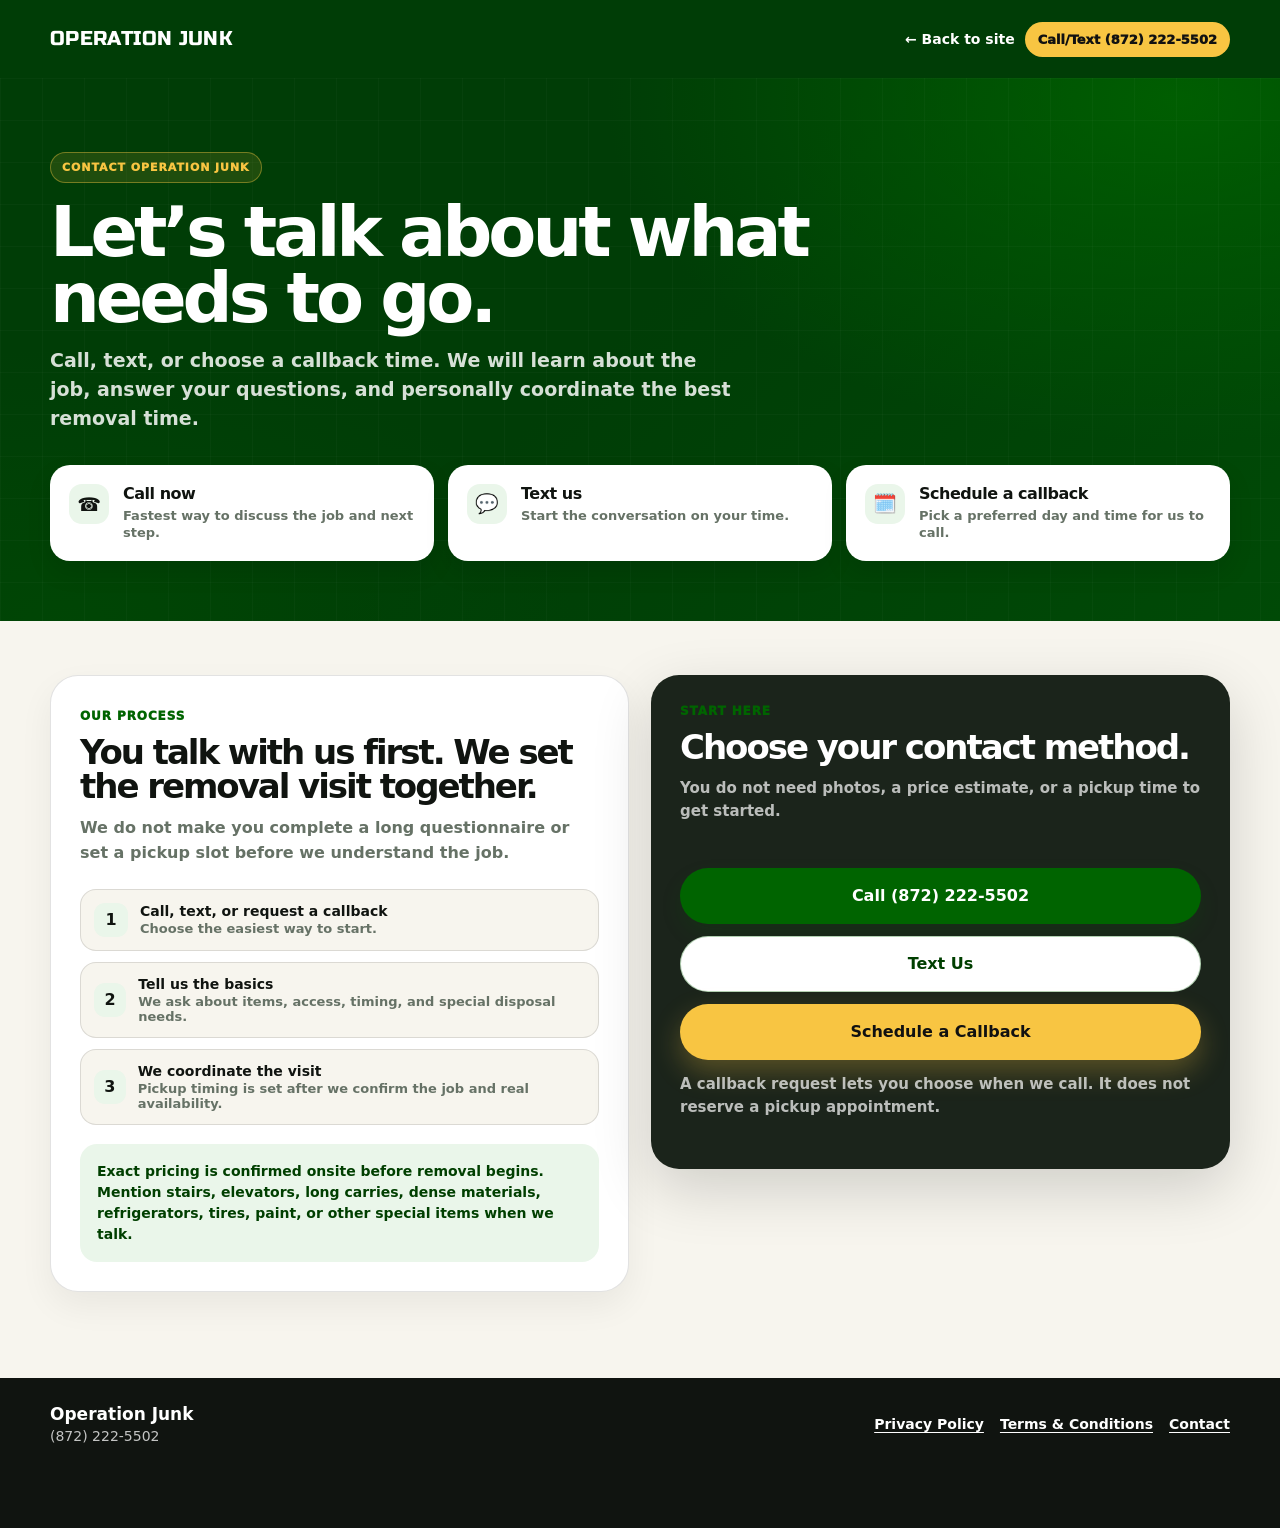
==== commit bb14972c: "feat: replace contact questionnaire with call text callback" ====
--- a/contact/index.html
+++ b/contact/index.html
@@ -4,14 +4,17 @@
     <meta charset="utf-8">
     <meta name="viewport" content="width=device-width, initial-scale=1">
     <title>Contact Operation Junk | Schaumburg & Chicago Suburbs</title>
-    <meta name="description" content="Call, text, or prepare a detailed junk removal request for Operation Junk in Schaumburg and nearby Chicago suburbs.">
+    <meta name="description" content="Call, text, or schedule a callback with Operation Junk in Schaumburg and nearby Chicago suburbs.">
+    <link rel="preconnect" href="https://fonts.googleapis.com">
+    <link rel="preconnect" href="https://fonts.gstatic.com" crossorigin>
+    <link href="https://fonts.googleapis.com/css2?family=Russo+One&display=swap" rel="stylesheet">
     <link rel="stylesheet" href="/styles.css">
   </head>
-  <body class="oj-page">
+  <body class="oj-page oj-conversation-site">
     <main class="oj-subpage">
       <header class="oj-subnav">
         <div class="oj-container oj-subnav-inner">
-          <a class="oj-subbrand" href="/" aria-label="Operation Junk home"><span class="oj-brand-mark">OJ</span><span>Operation Junk</span></a>
+          <a class="oj-subbrand oj-wordmark" href="/" aria-label="Operation Junk home">OPERATION JUNK</a>
           <div class="oj-subnav-actions"><a class="oj-subnav-link" href="/">← Back to site</a><a class="oj-subnav-phone" href="tel:+18722225502">Call/Text (872) 222-5502</a></div>
         </div>
       </header>
@@ -19,53 +22,74 @@
       <section class="oj-subhero oj-contact-hero">
         <div class="oj-container">
           <span class="oj-subhero-kicker">Contact Operation Junk</span>
-          <h1>Tell us what needs to go.</h1>
-          <p>Text a photo, call for a quick conversation, or send us a few job details. We will help you choose the right next step and confirm the final price onsite before any work begins.</p>
+          <h1>Let’s talk about what needs to go.</h1>
+          <p>Call, text, or choose a callback time. We will learn about the job, answer your questions, and personally coordinate the best removal time.</p>
           <div class="oj-contact-options" aria-label="Ways to contact Operation Junk">
-            <a class="oj-contact-option" href="sms:+18722225502?&body=Hi%20Operation%20Junk%2C%20I%27d%20like%20help%20with%20junk%20removal."><span class="oj-contact-option-icon">💬</span><span><strong>Text us now</strong><small>Best for quick questions, photos, and scheduling.</small></span></a>
-            <a class="oj-contact-option" href="tel:+18722225502"><span class="oj-contact-option-icon">☎</span><span><strong>Call (872) 222-5502</strong><small>Talk through the job with us directly.</small></span></a>
-            <a class="oj-contact-option" href="#request"><span class="oj-contact-option-icon">📝</span><span><strong>Build a request</strong><small>Share the key details in about a minute.</small></span></a>
+            <a class="oj-contact-option" href="tel:+18722225502"><span class="oj-contact-option-icon">☎</span><span><strong>Call now</strong><small>Fastest way to discuss the job and next step.</small></span></a>
+            <a class="oj-contact-option" href="sms:+18722225502?&amp;body=Hi%20Operation%20Junk%2C%20I%27d%20like%20help%20with%20junk%20removal."><span class="oj-contact-option-icon">💬</span><span><strong>Text us</strong><small>Start the conversation on your time.</small></span></a>
+            <button class="oj-contact-option" type="button" data-open-callback><span class="oj-contact-option-icon">🗓️</span><span><strong>Schedule a callback</strong><small>Pick a preferred day and time for us to call.</small></span></button>
           </div>
         </div>
       </section>
 
-      <section class="oj-subbody" id="request">
-        <div class="oj-container oj-contact-layout">
+      <section class="oj-subbody">
+        <div class="oj-container oj-contact-layout oj-contact-conversation-layout">
           <aside class="oj-contact-panel">
-            <span class="oj-section-kicker">Reach us your way</span>
-            <h2>No portal. No pressure. Just a clear next step.</h2>
-            <p>Start with whatever feels easiest. Photos are useful, but they are never required just to begin the conversation.</p>
+            <span class="oj-section-kicker">Our process</span>
+            <h2>You talk with us first. We set the removal visit together.</h2>
+            <p>We do not make you complete a long questionnaire or set a pickup slot before we understand the job.</p>
             <div class="oj-contact-detail-list">
-              <div class="oj-contact-detail"><b>💬</b><div><strong>Text photos anytime</strong><span><a href="sms:+18722225502?&body=Hi%20Operation%20Junk%2C%20I%27d%20like%20help%20with%20junk%20removal.">(872) 222-5502</a></span></div></div>
-              <div class="oj-contact-detail"><b>☎</b><div><strong>Call to talk it through</strong><span><a href="tel:+18722225502">(872) 222-5502</a></span></div></div>
-              <div class="oj-contact-detail"><b>📍</b><div><strong>Service area</strong><span>Schaumburg and nearby Chicago suburbs</span></div></div>
+              <div class="oj-contact-detail"><b>1</b><div><strong>Call, text, or request a callback</strong><span>Choose the easiest way to start.</span></div></div>
+              <div class="oj-contact-detail"><b>2</b><div><strong>Tell us the basics</strong><span>We ask about items, access, timing, and special disposal needs.</span></div></div>
+              <div class="oj-contact-detail"><b>3</b><div><strong>We coordinate the visit</strong><span>Pickup timing is set after we confirm the job and real availability.</span></div></div>
             </div>
-            <div class="oj-contact-callout">Final pricing is confirmed onsite before removal begins. Mention stairs, elevators, long carries, dense materials, refrigerators, tires, paint, or other special items up front.</div>
+            <div class="oj-contact-callout">Exact pricing is confirmed onsite before removal begins. Mention stairs, elevators, long carries, dense materials, refrigerators, tires, paint, or other special items when we talk.</div>
           </aside>
 
-          <section class="oj-contact-form-panel" aria-labelledby="contact-form-title">
-            <h2 id="contact-form-title">Prepare your request</h2>
-            <p>We will turn these details into a ready-to-send text message. Attach photos in the text thread if they help explain the job.</p>
-            <form class="oj-contact-form" id="oj-contact-form" novalidate>
-              <div class="oj-contact-fields">
-                <label>First name<input name="name" autocomplete="given-name" required placeholder="Your first name"></label>
-                <label>Mobile number<input name="phone" type="tel" autocomplete="tel" required placeholder="(555) 555-5555"></label>
-                <label>ZIP code<input name="zip" inputmode="numeric" autocomplete="postal-code" required placeholder="e.g., 60173"></label>
-                <label>Preferred follow-up<select name="followUp"><option value="Text me">Text me</option><option value="Call me">Call me</option></select></label>
-              </div>
-              <label>What needs to go?<select name="jobType" required><option value="" selected disabled>Select the closest match</option><option value="Furniture or appliances">Furniture or appliances</option><option value="Garage, basement, or attic clutter">Garage, basement, or attic clutter</option><option value="Apartment or move-out items">Apartment or move-out items</option><option value="Yard or outdoor items">Yard or outdoor items</option><option value="Light remodeling debris">Light remodeling debris</option><option value="Something else">Something else</option></select></label>
-              <label>Tell us about the job<textarea name="details" required placeholder="What needs to go? Where is it located? Any stairs, elevator, long carry, appliances, tires, or other special items?"></textarea></label>
-              <p class="oj-contact-disclosure">By preparing this request, you agree to receive calls and texts from Operation Junk about your inquiry. Message frequency varies. Message and data rates may apply. Reply STOP to opt out. Consent is not a condition of purchase. See our <a href="/privacy-policy/">Privacy Policy</a> and <a href="/terms-and-conditions/">Terms &amp; Conditions</a>.</p>
-              <button class="oj-btn oj-btn-primary" type="submit">Prepare text request →</button>
-              <p class="oj-contact-status" id="oj-contact-status" aria-live="polite"></p>
-            </form>
-            <p class="oj-contact-footer-note">This opens your messaging app with the request prefilled. You control whether to send it, and you can add photos before you do.</p>
+          <section class="oj-contact-form-panel oj-contact-action-panel" aria-labelledby="contact-action-title">
+            <span class="oj-section-kicker">Start here</span>
+            <h2 id="contact-action-title">Choose your contact method.</h2>
+            <p>You do not need photos, a price estimate, or a pickup time to get started.</p>
+            <div class="oj-contact-action-stack">
+              <a class="oj-btn oj-btn-dark" href="tel:+18722225502">Call (872) 222-5502</a>
+              <a class="oj-btn oj-btn-outline" href="sms:+18722225502?&amp;body=Hi%20Operation%20Junk%2C%20I%27d%20like%20help%20with%20junk%20removal.">Text Us</a>
+              <button class="oj-btn oj-btn-primary" type="button" data-open-callback>Schedule a Callback</button>
+            </div>
+            <p class="oj-contact-footer-note">A callback request lets you choose when we call. It does not reserve a pickup appointment.</p>
           </section>
         </div>
       </section>
     </main>
 
     <footer class="oj-footer"><div class="oj-container oj-footer-inner"><div><strong>Operation Junk</strong><span>(872) 222-5502</span></div><nav aria-label="Footer links"><a href="/privacy-policy/">Privacy Policy</a><a href="/terms-and-conditions/">Terms &amp; Conditions</a><a href="/contact/">Contact</a></nav></div></footer>
-    <script src="/contact.js"></script>
+
+    <dialog class="oj-modal oj-callback-modal" id="callback-modal" aria-labelledby="callback-title">
+      <div class="oj-modal-shell">
+        <button class="oj-modal-close" type="button" data-close-callback aria-label="Close callback form">×</button>
+        <form id="oj-callback-form" novalidate>
+          <section class="oj-form-step is-active" data-callback-step="form">
+            <span class="oj-form-kicker">Schedule a callback</span>
+            <h2 id="callback-title">Choose a good time for us to call.</h2>
+            <p>We will discuss the job and personally coordinate the best removal time. This is a callback request, not a pickup appointment.</p>
+            <div class="oj-field-grid oj-callback-fields">
+              <label>First name<input name="name" autocomplete="given-name" required placeholder="Your first name"></label>
+              <label>Mobile number<input name="phone" type="tel" autocomplete="tel" required placeholder="(555) 555-5555"></label>
+              <label>City or suburb<input name="city" autocomplete="address-level2" required placeholder="e.g., Schaumburg"></label>
+              <label>Preferred callback day<input name="callbackDate" type="date" required></label>
+              <label>Preferred time window<select name="callbackTime" required><option value="" selected disabled>Select a time</option><option>9:00–10:00 AM</option><option>10:00–11:00 AM</option><option>11:00 AM–12:00 PM</option><option>12:00–1:00 PM</option><option>1:00–2:00 PM</option><option>2:00–3:00 PM</option><option>3:00–4:00 PM</option><option>4:00–5:00 PM</option><option>5:00–6:00 PM</option></select></label>
+            </div>
+            <label class="oj-notes">Anything helpful to know? <textarea name="notes" rows="3" placeholder="Optional: a few items, any stairs, or a question you want answered."></textarea></label>
+            <p class="oj-consent">By requesting a callback, you agree to receive calls and text messages from Operation Junk about your inquiry. Message frequency varies. Message and data rates may apply. Reply STOP to opt out. Consent is not a condition of purchase. See our <a href="/privacy-policy/">Privacy Policy</a> and <a href="/terms-and-conditions/">Terms &amp; Conditions</a>.</p>
+            <div class="oj-form-nav"><span></span><button class="oj-btn oj-btn-primary" type="submit">Prepare Callback Request →</button></div>
+          </section>
+          <section class="oj-form-step oj-success" data-callback-step="success" aria-live="polite">
+            <div class="oj-success-mark">✓</div><span class="oj-form-kicker">One last tap</span><h2>Open the text message to send your callback request.</h2><p>Your preferred callback time is included. We will confirm the next step personally.</p>
+            <a id="oj-send-callback" class="oj-btn oj-btn-primary" href="sms:+18722225502">Send Callback Request by Text →</a>
+            <a class="oj-text-button" href="tel:+18722225502">Rather talk now? Call us</a>
+          </section>
+        </form>
+      </div>
+    </dialog>
+    <script src="/script.js"></script>
   </body>
-</html>+</html>
--- a/styles.css
+++ b/styles.css
@@ -1 +1,6 @@
-@import url("./styles2.css"); @import url("./styles3.css"); @import url("./styles4.css"); @import url("./styles5.css");+@import url("./styles2.css");
+@import url("./styles3.css");
+@import url("./styles4.css");
+@import url("./styles5.css");
+@import url("./styles6.css");
+@import url("./styles7.css");
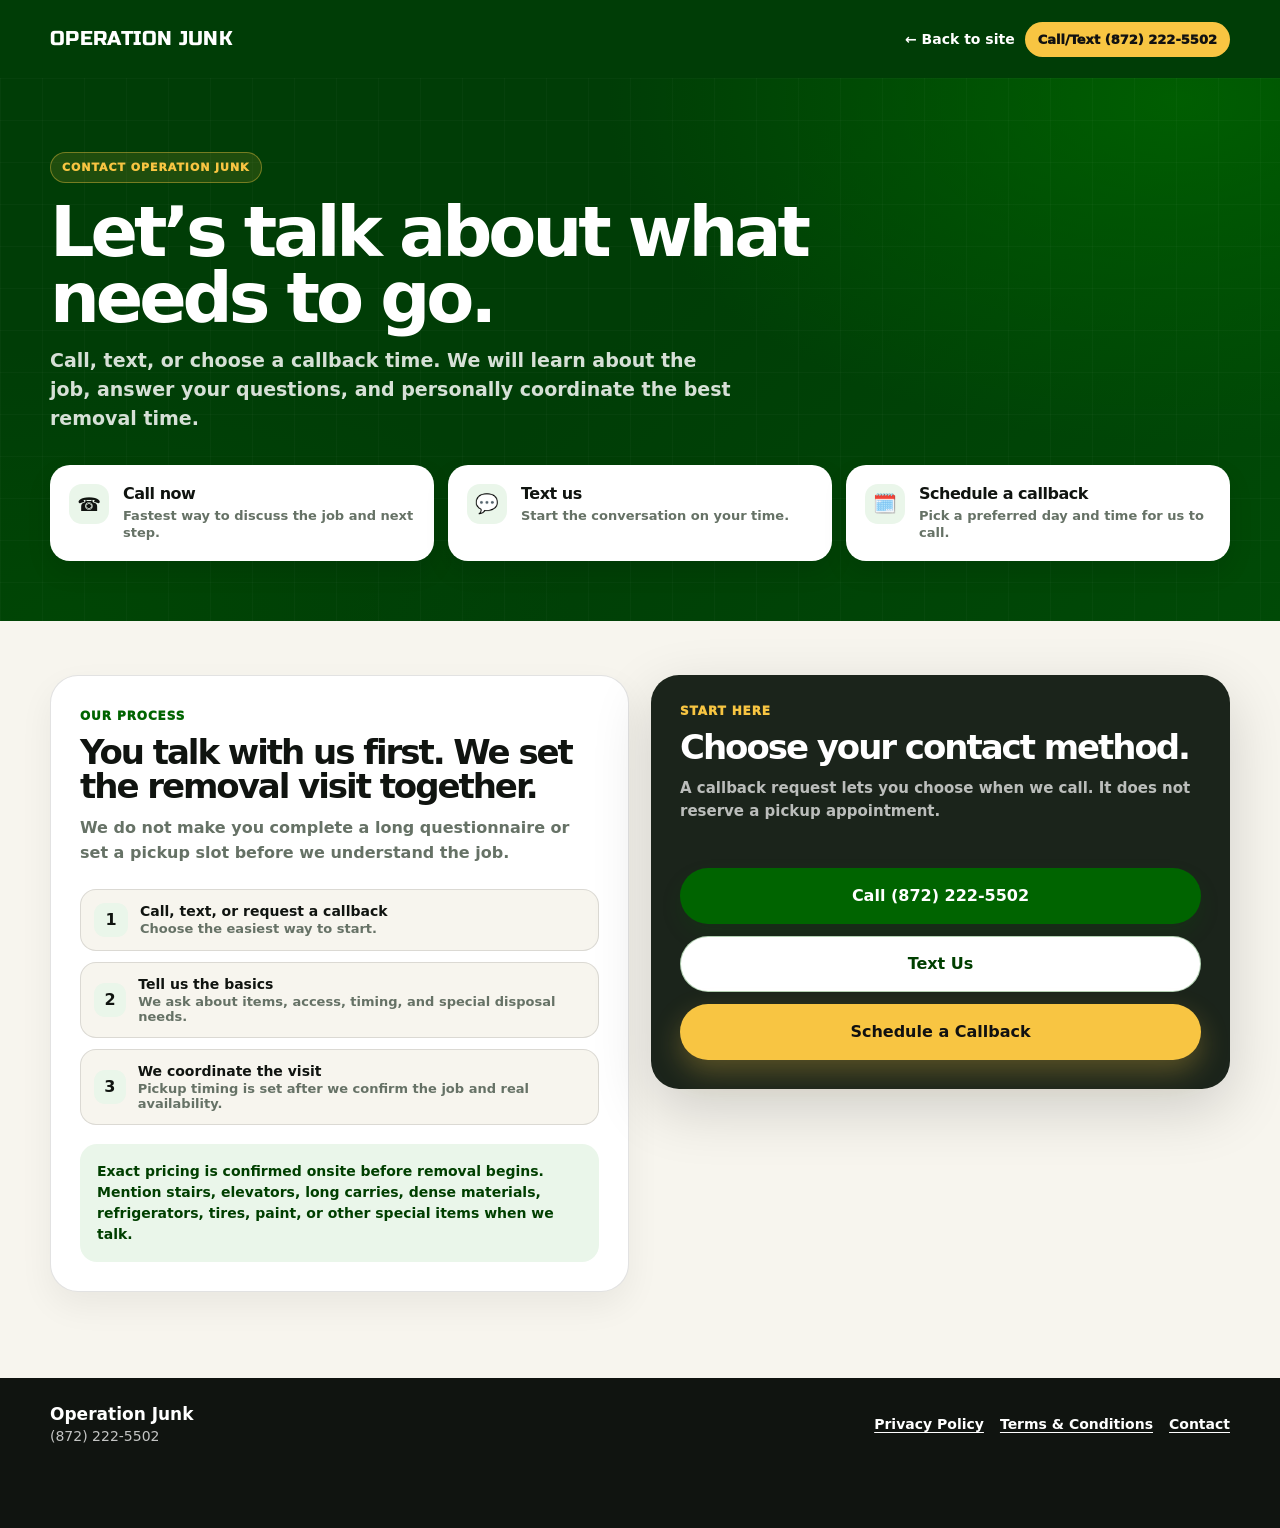
==== commit 75a0a252: "fix: make contact page callback fields static and consistent" ====
--- a/contact/index.html
+++ b/contact/index.html
@@ -1,95 +1,8 @@
 <!doctype html>
-<html lang="en">
-  <head>
-    <meta charset="utf-8">
-    <meta name="viewport" content="width=device-width, initial-scale=1">
-    <title>Contact Operation Junk | Schaumburg & Chicago Suburbs</title>
-    <meta name="description" content="Call, text, or schedule a callback with Operation Junk in Schaumburg and nearby Chicago suburbs.">
-    <link rel="preconnect" href="https://fonts.googleapis.com">
-    <link rel="preconnect" href="https://fonts.gstatic.com" crossorigin>
-    <link href="https://fonts.googleapis.com/css2?family=Russo+One&display=swap" rel="stylesheet">
-    <link rel="stylesheet" href="/styles.css">
-  </head>
-  <body class="oj-page oj-conversation-site">
-    <main class="oj-subpage">
-      <header class="oj-subnav">
-        <div class="oj-container oj-subnav-inner">
-          <a class="oj-subbrand oj-wordmark" href="/" aria-label="Operation Junk home">OPERATION JUNK</a>
-          <div class="oj-subnav-actions"><a class="oj-subnav-link" href="/">← Back to site</a><a class="oj-subnav-phone" href="tel:+18722225502">Call/Text (872) 222-5502</a></div>
-        </div>
-      </header>
-
-      <section class="oj-subhero oj-contact-hero">
-        <div class="oj-container">
-          <span class="oj-subhero-kicker">Contact Operation Junk</span>
-          <h1>Let’s talk about what needs to go.</h1>
-          <p>Call, text, or choose a callback time. We will learn about the job, answer your questions, and personally coordinate the best removal time.</p>
-          <div class="oj-contact-options" aria-label="Ways to contact Operation Junk">
-            <a class="oj-contact-option" href="tel:+18722225502"><span class="oj-contact-option-icon">☎</span><span><strong>Call now</strong><small>Fastest way to discuss the job and next step.</small></span></a>
-            <a class="oj-contact-option" href="sms:+18722225502?&amp;body=Hi%20Operation%20Junk%2C%20I%27d%20like%20help%20with%20junk%20removal."><span class="oj-contact-option-icon">💬</span><span><strong>Text us</strong><small>Start the conversation on your time.</small></span></a>
-            <button class="oj-contact-option" type="button" data-open-callback><span class="oj-contact-option-icon">🗓️</span><span><strong>Schedule a callback</strong><small>Pick a preferred day and time for us to call.</small></span></button>
-          </div>
-        </div>
-      </section>
-
-      <section class="oj-subbody">
-        <div class="oj-container oj-contact-layout oj-contact-conversation-layout">
-          <aside class="oj-contact-panel">
-            <span class="oj-section-kicker">Our process</span>
-            <h2>You talk with us first. We set the removal visit together.</h2>
-            <p>We do not make you complete a long questionnaire or set a pickup slot before we understand the job.</p>
-            <div class="oj-contact-detail-list">
-              <div class="oj-contact-detail"><b>1</b><div><strong>Call, text, or request a callback</strong><span>Choose the easiest way to start.</span></div></div>
-              <div class="oj-contact-detail"><b>2</b><div><strong>Tell us the basics</strong><span>We ask about items, access, timing, and special disposal needs.</span></div></div>
-              <div class="oj-contact-detail"><b>3</b><div><strong>We coordinate the visit</strong><span>Pickup timing is set after we confirm the job and real availability.</span></div></div>
-            </div>
-            <div class="oj-contact-callout">Exact pricing is confirmed onsite before removal begins. Mention stairs, elevators, long carries, dense materials, refrigerators, tires, paint, or other special items when we talk.</div>
-          </aside>
-
-          <section class="oj-contact-form-panel oj-contact-action-panel" aria-labelledby="contact-action-title">
-            <span class="oj-section-kicker">Start here</span>
-            <h2 id="contact-action-title">Choose your contact method.</h2>
-            <p>You do not need photos, a price estimate, or a pickup time to get started.</p>
-            <div class="oj-contact-action-stack">
-              <a class="oj-btn oj-btn-dark" href="tel:+18722225502">Call (872) 222-5502</a>
-              <a class="oj-btn oj-btn-outline" href="sms:+18722225502?&amp;body=Hi%20Operation%20Junk%2C%20I%27d%20like%20help%20with%20junk%20removal.">Text Us</a>
-              <button class="oj-btn oj-btn-primary" type="button" data-open-callback>Schedule a Callback</button>
-            </div>
-            <p class="oj-contact-footer-note">A callback request lets you choose when we call. It does not reserve a pickup appointment.</p>
-          </section>
-        </div>
-      </section>
-    </main>
-
-    <footer class="oj-footer"><div class="oj-container oj-footer-inner"><div><strong>Operation Junk</strong><span>(872) 222-5502</span></div><nav aria-label="Footer links"><a href="/privacy-policy/">Privacy Policy</a><a href="/terms-and-conditions/">Terms &amp; Conditions</a><a href="/contact/">Contact</a></nav></div></footer>
-
-    <dialog class="oj-modal oj-callback-modal" id="callback-modal" aria-labelledby="callback-title">
-      <div class="oj-modal-shell">
-        <button class="oj-modal-close" type="button" data-close-callback aria-label="Close callback form">×</button>
-        <form id="oj-callback-form" novalidate>
-          <section class="oj-form-step is-active" data-callback-step="form">
-            <span class="oj-form-kicker">Schedule a callback</span>
-            <h2 id="callback-title">Choose a good time for us to call.</h2>
-            <p>We will discuss the job and personally coordinate the best removal time. This is a callback request, not a pickup appointment.</p>
-            <div class="oj-field-grid oj-callback-fields">
-              <label>First name<input name="name" autocomplete="given-name" required placeholder="Your first name"></label>
-              <label>Mobile number<input name="phone" type="tel" autocomplete="tel" required placeholder="(555) 555-5555"></label>
-              <label>City or suburb<input name="city" autocomplete="address-level2" required placeholder="e.g., Schaumburg"></label>
-              <label>Preferred callback day<input name="callbackDate" type="date" required></label>
-              <label>Preferred time window<select name="callbackTime" required><option value="" selected disabled>Select a time</option><option>9:00–10:00 AM</option><option>10:00–11:00 AM</option><option>11:00 AM–12:00 PM</option><option>12:00–1:00 PM</option><option>1:00–2:00 PM</option><option>2:00–3:00 PM</option><option>3:00–4:00 PM</option><option>4:00–5:00 PM</option><option>5:00–6:00 PM</option></select></label>
-            </div>
-            <label class="oj-notes">Anything helpful to know? <textarea name="notes" rows="3" placeholder="Optional: a few items, any stairs, or a question you want answered."></textarea></label>
-            <p class="oj-consent">By requesting a callback, you agree to receive calls and text messages from Operation Junk about your inquiry. Message frequency varies. Message and data rates may apply. Reply STOP to opt out. Consent is not a condition of purchase. See our <a href="/privacy-policy/">Privacy Policy</a> and <a href="/terms-and-conditions/">Terms &amp; Conditions</a>.</p>
-            <div class="oj-form-nav"><span></span><button class="oj-btn oj-btn-primary" type="submit">Prepare Callback Request →</button></div>
-          </section>
-          <section class="oj-form-step oj-success" data-callback-step="success" aria-live="polite">
-            <div class="oj-success-mark">✓</div><span class="oj-form-kicker">One last tap</span><h2>Open the text message to send your callback request.</h2><p>Your preferred callback time is included. We will confirm the next step personally.</p>
-            <a id="oj-send-callback" class="oj-btn oj-btn-primary" href="sms:+18722225502">Send Callback Request by Text →</a>
-            <a class="oj-text-button" href="tel:+18722225502">Rather talk now? Call us</a>
-          </section>
-        </form>
-      </div>
-    </dialog>
-    <script src="/script.js"></script>
-  </body>
-</html>
+<html lang="en"><head><meta charset="utf-8"><meta name="viewport" content="width=device-width, initial-scale=1"><title>Contact Operation Junk | Schaumburg &amp; Northwest Suburbs</title><meta name="description" content="Call, text, or schedule a callback with Operation Junk in Schaumburg and nearby Northwest suburbs."><link rel="preconnect" href="https://fonts.googleapis.com"><link rel="preconnect" href="https://fonts.gstatic.com" crossorigin><link href="https://fonts.googleapis.com/css2?family=Russo+One&display=swap" rel="stylesheet"><link rel="stylesheet" href="/styles.css"></head>
+<body class="oj-page oj-conversation-site"><main class="oj-subpage"><header class="oj-subnav"><div class="oj-container oj-subnav-inner"><a class="oj-subbrand oj-wordmark" href="/" aria-label="Operation Junk home">OPERATION JUNK</a><div class="oj-subnav-actions"><a class="oj-subnav-link" href="/">← Back to site</a><a class="oj-subnav-phone" href="tel:+18722225502">Call/Text (872) 222-5502</a></div></div></header>
+<section class="oj-subhero oj-contact-hero"><div class="oj-container"><span class="oj-subhero-kicker">Contact Operation Junk</span><h1>Let’s talk about what needs to go.</h1><p>Call, text, or choose a callback time. We will learn about the job, answer your questions, and personally coordinate the best removal time.</p><div class="oj-contact-options" aria-label="Ways to contact Operation Junk"><a class="oj-contact-option" href="tel:+18722225502"><span class="oj-contact-option-icon">☎</span><span><strong>Call now</strong><small>Fastest way to discuss the job and next step.</small></span></a><a class="oj-contact-option" href="sms:+18722225502?&amp;body=Hi%20Operation%20Junk%2C%20I%27d%20like%20help%20with%20junk%20removal."><span class="oj-contact-option-icon">💬</span><span><strong>Text us</strong><small>Start the conversation on your time.</small></span></a><button class="oj-contact-option" type="button" data-open-callback><span class="oj-contact-option-icon">🗓️</span><span><strong>Schedule a callback</strong><small>Pick a preferred day and time for us to call.</small></span></button></div></div></section>
+<section class="oj-subbody"><div class="oj-container oj-contact-layout oj-contact-conversation-layout"><aside class="oj-contact-panel"><span class="oj-section-kicker">Our process</span><h2>You talk with us first. We set the removal visit together.</h2><p>We do not make you complete a long questionnaire or set a pickup slot before we understand the job.</p><div class="oj-contact-detail-list"><div class="oj-contact-detail"><b>1</b><div><strong>Call, text, or request a callback</strong><span>Choose the easiest way to start.</span></div></div><div class="oj-contact-detail"><b>2</b><div><strong>Tell us the basics</strong><span>We ask about items, access, timing, and special disposal needs.</span></div></div><div class="oj-contact-detail"><b>3</b><div><strong>We coordinate the visit</strong><span>Pickup timing is set after we confirm the job and real availability.</span></div></div></div><div class="oj-contact-callout">Exact pricing is confirmed onsite before removal begins. Mention stairs, elevators, long carries, dense materials, refrigerators, tires, paint, or other special items when we talk.</div></aside><section class="oj-contact-form-panel oj-contact-action-panel" aria-labelledby="contact-action-title"><span class="oj-section-kicker">Start here</span><h2 id="contact-action-title">Choose your contact method.</h2><p>A callback request lets you choose when we call. It does not reserve a pickup appointment.</p><div class="oj-contact-action-stack"><a class="oj-btn oj-btn-dark" href="tel:+18722225502">Call (872) 222-5502</a><a class="oj-btn oj-btn-outline" href="sms:+18722225502?&amp;body=Hi%20Operation%20Junk%2C%20I%27d%20like%20help%20with%20junk%20removal.">Text Us</a><button class="oj-btn oj-btn-primary" type="button" data-open-callback>Schedule a Callback</button></div></section></div></section></main>
+<footer class="oj-footer"><div class="oj-container oj-footer-inner"><div><strong>Operation Junk</strong><span>(872) 222-5502</span></div><nav aria-label="Footer links"><a href="/privacy-policy/">Privacy Policy</a><a href="/terms-and-conditions/">Terms &amp; Conditions</a><a href="/contact/">Contact</a></nav></div></footer>
+<dialog class="oj-modal oj-callback-modal" id="callback-modal" aria-labelledby="callback-title"><div class="oj-modal-shell"><button class="oj-modal-close" type="button" data-close-callback aria-label="Close callback form">×</button><form id="oj-callback-form" novalidate><section class="oj-form-step is-active" data-callback-step="form"><span class="oj-form-kicker">Schedule a callback</span><h2 id="callback-title">Choose a good time for us to call.</h2><p>We will discuss the job and personally coordinate the best removal time. This is a callback request, not a pickup appointment.</p><div class="oj-field-grid oj-callback-fields"><label>First name<input name="firstName" autocomplete="given-name" required placeholder="Your first name"></label><label>Last name<input name="lastName" autocomplete="family-name" required placeholder="Your last name"></label><label>Mobile number<input name="phone" type="tel" inputmode="tel" autocomplete="tel" required placeholder="(555) 555-5555"></label><label class="oj-field--full">Full service address<input name="address" autocomplete="street-address" required placeholder="123 Main St, Schaumburg, IL 60193"></label><label>Preferred callback day<input name="callbackDate" type="date" required></label><label>Preferred time window<select name="callbackTime" required><option value="" selected disabled>Select a time</option><option>9:00–10:00 AM</option><option>10:00–11:00 AM</option><option>11:00 AM–12:00 PM</option><option>12:00–1:00 PM</option><option>1:00–2:00 PM</option><option>2:00–3:00 PM</option><option>3:00–4:00 PM</option><option>4:00–5:00 PM</option><option>5:00–6:00 PM</option></select></label></div><label class="oj-notes">Anything helpful to know? <textarea name="notes" rows="3" placeholder="Optional: a few items, any stairs, or a question you want answered."></textarea></label><p class="oj-consent">By requesting a callback, you agree to receive calls and text messages from Operation Junk about your inquiry. Message frequency varies. Message and data rates may apply. Reply STOP to opt out. Consent is not a condition of purchase. See our <a href="/privacy-policy/">Privacy Policy</a> and <a href="/terms-and-conditions/">Terms &amp; Conditions</a>.</p><div class="oj-form-nav"><span></span><button class="oj-btn oj-btn-primary" type="submit">Prepare Callback Request →</button></div></section><section class="oj-form-step oj-success" data-callback-step="success" aria-live="polite"><div class="oj-success-mark">✓</div><span class="oj-form-kicker">One last tap</span><h2>Open the text message to send your callback request.</h2><p>Your contact details, address, and preferred callback time are included. We will confirm the next step personally.</p><a id="oj-send-callback" class="oj-btn oj-btn-primary" href="sms:+18722225502">Send Callback Request by Text →</a><a class="oj-text-button" href="tel:+18722225502">Rather talk now? Call us</a></section></form></div></dialog>
+<script src="/script.js" defer></script></body></html>
--- a/styles.css
+++ b/styles.css
@@ -4,3 +4,9 @@
 @import url("./styles5.css");
 @import url("./styles6.css");
 @import url("./styles7.css");
+@import url("./styles8.css");
+@import url("./styles9.css");
+@import url("./styles10.css");
+@import url("./styles11.css");
+@import url("./styles12.css");
+@import url("./styles13.css");
